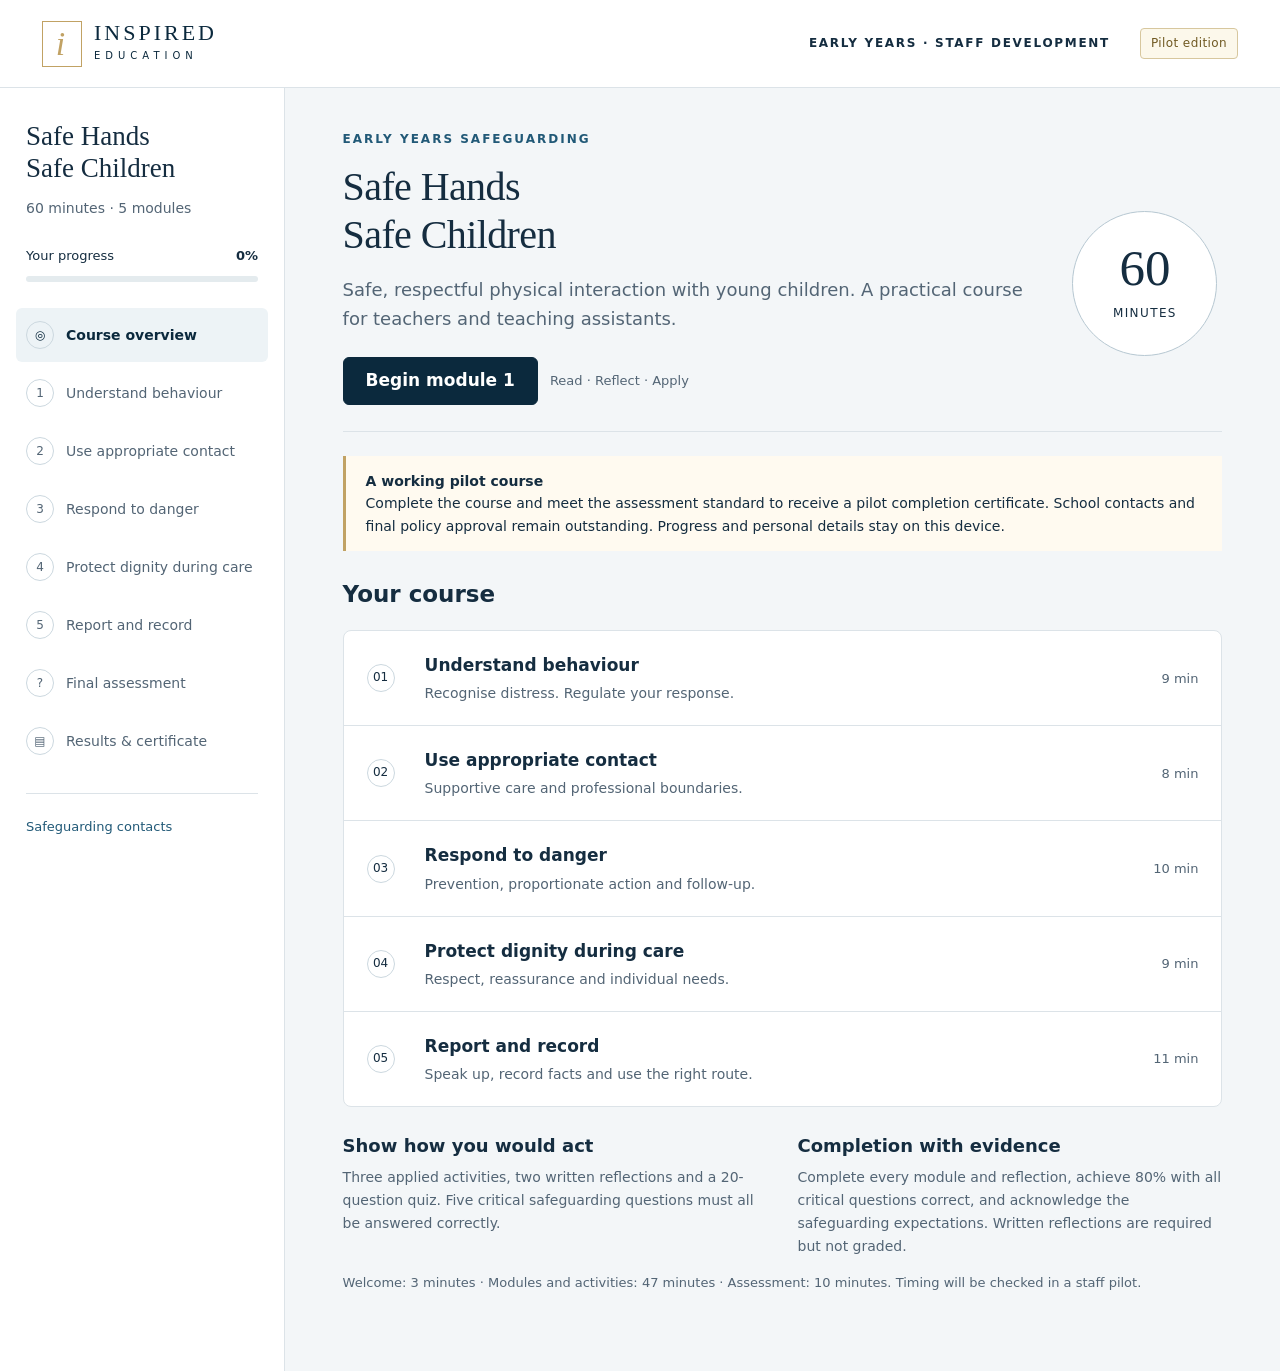
==== index.html @ 6345c777 "Publish Safe Hands safeguarding pilot with automatic certificates and results downloads" ====
<!doctype html><html lang="en"><head><meta charset="UTF-8"><meta name="robots" content="noindex, nofollow"><meta name="viewport" content="width=device-width, initial-scale=1"><title>Safe Hands Safe Children | Inspired</title><meta name="description" content="A one-hour Early Years course on respectful physical interaction, safeguarding and speaking up. Pilot course with automatic completion certificates."><link rel="icon" type="image/svg+xml" href="data:image/svg+xml,%3Csvg xmlns='http://www.w3.org/2000/svg' viewBox='0 0 32 32'%3E%3Crect width='32' height='32' rx='7' fill='%230b293d'/%3E%3Ctext x='16' y='23' text-anchor='middle' font-family='Georgia' font-size='23' fill='%23d6b775'%3Ei%3C/text%3E%3C/svg%3E"><link rel="stylesheet" href="style.css"><script src="course-data.js" defer></script><script src="vendor/pdf-lib.min.js" defer></script><script src="certificate.js" defer></script><script src="app.js" defer></script></head><body><a class="skip" href="#main">Skip to course</a><header><a class="brand" href="#home"><span class="brandmark">i</span><span>INSPIRED<small>EDUCATION</small></span></a><div class="header-title">EARLY YEARS · STAFF DEVELOPMENT</div><span class="badge">Pilot edition</span></header><div class="layout"><aside><div class="course-name">Safe Hands<br>Safe Children</div><div class="side-meta">60 minutes · 5 modules</div><div class="progress-label"><span>Your progress</span><strong id="percent">0%</strong></div><progress id="progress" max="5" value="0"></progress><nav id="nav" aria-label="Course navigation"></nav><div class="side-bottom"><a href="#contacts">Safeguarding contacts</a></div></aside><main id="main" tabindex="-1"></main></div><div id="toast" role="status" aria-live="polite"></div></body></html>
---- style.css ----
:root{--navy:#0b293d;--ink:#152d40;--muted:#536575;--blue:#215977;--gold:#c1a264;--line:#dce3e8;--paper:#fff;--bg:#f3f6f8;--teal:#17645d;--soft:#e8f3f0}*{box-sizing:border-box}body{margin:0;color:var(--ink);font:17px/1.65 system-ui,-apple-system,BlinkMacSystemFont,"Segoe UI",sans-serif;background:var(--bg)}button,input,textarea,select{font:inherit}button,a,input,textarea{touch-action:manipulation}a{color:var(--blue)}button{background:var(--navy);color:#fff;border:1px solid var(--navy);border-radius:6px;padding:11px 22px;font-weight:650;cursor:pointer;line-height:1.4}button:hover{background:#20495f}button:disabled{opacity:.5;cursor:not-allowed}button.secondary{color:var(--navy);background:white;border-color:#bdcbd4}button.text-button{background:transparent;color:var(--blue);border:0;padding:5px 0;font-size:14px;text-align:left}button:focus-visible,a:focus-visible,input:focus-visible,textarea:focus-visible,summary:focus-visible{outline:3px solid #ce9f41;outline-offset:3px}header{height:88px;background:#fff;border-bottom:1px solid var(--line);display:flex;align-items:center;gap:30px;padding:0 42px;position:relative;z-index:2}.brand{display:flex;align-items:center;gap:12px;text-decoration:none;color:var(--navy);font:22px/1.1 Georgia,serif;letter-spacing:3px}.brand small{font:10px/2 system-ui;display:block;letter-spacing:5px}.brandmark{display:grid;place-items:center;border:1px solid var(--gold);font:italic 34px Georgia;width:40px;height:46px;color:var(--gold)}.header-title{margin-left:auto;font-size:12px;letter-spacing:1.7px;font-weight:700}.badge{border:1px solid #d7c79e;background:#fcf8eb;color:#705922;font-size:12px;letter-spacing:.4px;border-radius:4px;padding:5px 10px;white-space:nowrap}.layout{display:grid;grid-template-columns:285px minmax(0,1fr);max-width:1600px;margin:auto}aside{padding:32px 26px;min-height:calc(100vh - 88px);border-right:1px solid var(--line);background:white}.course-name{font:27px/1.2 Georgia,serif}.side-meta{font-size:14px;color:var(--muted);margin:12px 0 25px}.progress-label{display:flex;justify-content:space-between;font-size:13px}progress{width:100%;height:6px;accent-color:var(--teal);display:block;margin:10px 0 26px;border:none}progress::-webkit-progress-bar{background:#e4ebee;border-radius:5px}progress::-webkit-progress-value{background:var(--teal);border-radius:5px}nav a{display:flex;align-items:center;gap:12px;padding:13px 10px;margin:4px -10px;border-radius:6px;text-decoration:none;color:var(--muted);font-size:14px;line-height:1.4}nav a.active{background:#edf3f6;color:var(--navy);font-weight:700}nav a:hover{background:#f4f7f9}.number{flex-shrink:0;width:28px;height:28px;border-radius:50%;display:grid;place-items:center;border:1px solid #ccd8df;font-size:12px}.done .number{color:white;background:var(--teal);border-color:var(--teal)}.side-bottom{border-top:1px solid var(--line);margin-top:25px;padding-top:22px;font-size:13px}.side-bottom a{display:block;margin-bottom:12px;text-decoration:none}.side-bottom p{line-height:1.6;color:var(--muted);font-size:12px}main{padding:42px clamp(25px,4.5vw,76px) 64px;max-width:1170px;min-width:0}h1,h2,h3,p{margin-top:0}h1{font:40px/1.2 Georgia,serif;letter-spacing:-.6px;margin-bottom:16px;max-width:750px}h2{font-size:23px;line-height:1.35;margin:28px 0 13px}h3{font-size:18px;line-height:1.4}.eyebrow{font-size:12px;font-weight:750;letter-spacing:2px;color:var(--blue);text-transform:uppercase;margin-bottom:13px}.lead{font-size:18px;max-width:740px;color:var(--muted);line-height:1.65}.hero{display:grid;grid-template-columns:1fr 150px;gap:24px;align-items:center;border-bottom:1px solid var(--line);padding-bottom:26px}.time-seal{height:145px;width:145px;border-radius:50%;border:1px solid #b7c8d2;display:flex;align-items:center;justify-content:center;flex-direction:column;background:white}.time-seal strong{font:51px/1 Georgia,serif}.time-seal span{font-size:12px;letter-spacing:1.4px;margin-top:10px}.actions{display:flex;align-items:center;gap:12px;flex-wrap:wrap;margin-top:23px}.micro{font-size:13px;color:var(--muted)}.notice{border-left:3px solid var(--gold);background:#fffaf0;padding:14px 20px;font-size:14px;line-height:1.6;margin:24px 0}.notice strong{display:block}.outline{display:grid;gap:0;margin-top:20px;border:1px solid var(--line);background:#fff;border-radius:8px;overflow:hidden}.module-row{display:grid;grid-template-columns:40px 1fr auto;gap:18px;align-items:center;padding:20px 23px;text-decoration:none;border-bottom:1px solid var(--line);color:var(--ink)}.module-row:last-child{border:0}.module-row:hover{background:#f8fafb}.module-row strong{display:block;font-size:17px}.module-row p{font-size:14px;color:var(--muted);margin:3px 0 0}.module-row .time{font-size:13px;color:var(--muted)}.overview-bottom{display:grid;grid-template-columns:1fr 1fr;gap:30px;margin-top:26px}.overview-bottom h3{margin:0 0 8px}.overview-bottom p{font-size:14px;color:var(--muted)}.paper{background:white;border:1px solid var(--line);border-radius:8px;padding:30px 36px;margin:24px 0}.paper p,.paper li{max-width:760px}.paper li{margin:8px 0}.paper ul{padding-left:25px}.policy{font-size:13px;color:var(--muted);border-top:1px solid var(--line);padding-top:15px;margin-top:24px}.section-label{font-size:12px;font-weight:750;text-transform:uppercase;letter-spacing:1.6px;color:var(--blue)}.activity{background:#edf4f6;border:1px solid #cddfe7;border-radius:8px;padding:28px 32px;margin:25px 0}.activity h2{margin-top:5px}textarea{width:100%;display:block;padding:14px;border:1px solid #aebfca;border-radius:5px;background:white;color:var(--ink);min-height:165px;resize:vertical;line-height:1.5;margin-top:10px}input[type=text],input[type=email]{width:100%;padding:11px;border:1px solid #aebfca;border-radius:5px;margin-top:6px}label{display:block}details{border-top:1px solid #bdd1dc;padding-top:14px;margin-top:20px}summary{cursor:pointer;font-weight:700}details>div{padding-top:18px}.feedback{background:var(--soft);padding:18px 22px;border-radius:5px;margin-top:15px;font-size:15px}.check-row{display:flex;gap:12px;align-items:flex-start;margin:15px 0}.check-row input{margin-top:7px;width:19px;height:19px;flex-shrink:0;accent-color:var(--teal)}.step-footer{display:flex;gap:16px;justify-content:space-between;align-items:center;border-top:1px solid var(--line);padding-top:20px;margin-top:28px}.tabs{display:flex;gap:8px;margin:25px 0}.tabs button{font-size:14px;padding:10px 16px}.tabs button[aria-pressed=false]{background:white;color:var(--muted);border-color:var(--line)}.quiz-item{border:1px solid var(--line);border-radius:7px;background:white;padding:25px 28px;margin:17px 0;min-width:0}.quiz-item legend{float:left;width:100%;font-weight:700;margin-bottom:16px;line-height:1.5}.quiz-item::after{content:"";display:block;clear:both}.option{display:flex;gap:12px;align-items:flex-start;background:#f6f8fa;border:1px solid transparent;padding:11px 13px;border-radius:4px;margin:8px 0;font-size:15px;clear:both;cursor:pointer}.option:has(input:checked){border-color:var(--blue);background:#edf4f7}.option input{margin-top:5px;accent-color:var(--blue)}.score{font:54px/1 Georgia,serif;margin:15px 0}.result-grid{display:grid;grid-template-columns:1fr 1fr;gap:20px}.status-row{display:flex;justify-content:space-between;gap:20px;padding:14px 0;border-bottom:1px solid var(--line);font-size:15px}.status-row span:last-child{text-align:right;font-weight:650}.tag{font-size:12px;border-radius:4px;background:#eaf3f0;color:#16554d;padding:4px 9px}.pending{color:#805b16}.contact-grid{display:grid;grid-template-columns:1fr 1fr;gap:18px}.contact-card{background:#fff;border:1px solid var(--line);padding:24px;border-radius:6px}.contact-card p{font-size:14px;color:var(--muted)}#toast{position:fixed;bottom:25px;left:50%;transform:translateX(-50%);border-radius:5px;background:var(--navy);color:white;max-width:90vw;padding:12px 22px;font-size:14px;z-index:10;display:none}dialog{border:1px solid var(--line);border-radius:9px;padding:32px;max-width:500px;width:90%}dialog::backdrop{background:#0b293d88}.skip{position:absolute;top:-100px;left:10px;z-index:9;background:white;padding:12px}.skip:focus{top:10px}.lock{background:white;padding:32px;border:1px solid var(--line);border-radius:8px}.error{color:#a02c2c;font-size:14px}.hidden{display:none!important}@media(max-width:1000px){.header-title{display:none}.badge{margin-left:auto}.layout{grid-template-columns:240px 1fr}aside{padding:25px 20px}main{padding:30px 24px}h1{font-size:34px}.hero{grid-template-columns:1fr}.time-seal{display:none}.paper{padding:24px}.activity{padding:24px}}@media(max-width:700px){header{padding:0 20px;height:75px}.layout{display:block}aside{min-height:auto;padding:20px;border-right:0;border-bottom:1px solid var(--line)}.course-name,.side-meta{display:none}.side-bottom{display:flex;flex-wrap:wrap;gap:8px 20px;margin-top:15px;padding-top:12px}.side-bottom a{margin:0}.side-bottom p{width:100%;margin:0}.side-bottom .text-button{padding:0}nav{display:flex;overflow-x:auto;gap:8px;padding:0 3px}nav a{flex-shrink:0;max-width:160px;margin:0;font-size:12px;padding:7px}.progress-label{font-size:12px}progress{margin:6px 0 16px}main{padding:28px 20px}h1{font-size:32px}.overview-bottom,.result-grid,.contact-grid{grid-template-columns:1fr}.module-row{padding:18px 15px;gap:12px;grid-template-columns:28px 1fr auto}.module-row strong{font-size:15px}.module-row p{font-size:13px}.paper,.activity{padding:23px 20px}.step-footer{align-items:stretch;flex-direction:column}.quiz-item{padding:20px 18px}.status-row{font-size:14px}.tabs{flex-wrap:wrap}}@media print{header,aside,.actions,.tabs,.step-footer,.notice,#toast{display:none!important}.layout{display:block}main{padding:0;max-width:none}.paper{border:0;padding:10px 0}body{background:#fff;font-size:12px}.status-row{font-size:12px}}
.form-grid{display:grid;grid-template-columns:1fr 1fr;gap:22px;margin-bottom:22px}.form-grid label{font-size:15px;font-weight:650}.certificate-preview{background:white;border:2px solid var(--gold);text-align:center;padding:35px 24px;margin:25px 0;border-radius:3px}.certificate-preview h2{font:34px Georgia,serif;margin:15px 0}.certificate-name{font:32px Georgia,serif;color:var(--navy);margin:25px 0 12px;overflow-wrap:anywhere}@media(max-width:700px){.form-grid{grid-template-columns:1fr}}

/* Keep long participant details and email addresses inside narrow cards. */
main p,.status-row span,.form-grid label{overflow-wrap:anywhere}
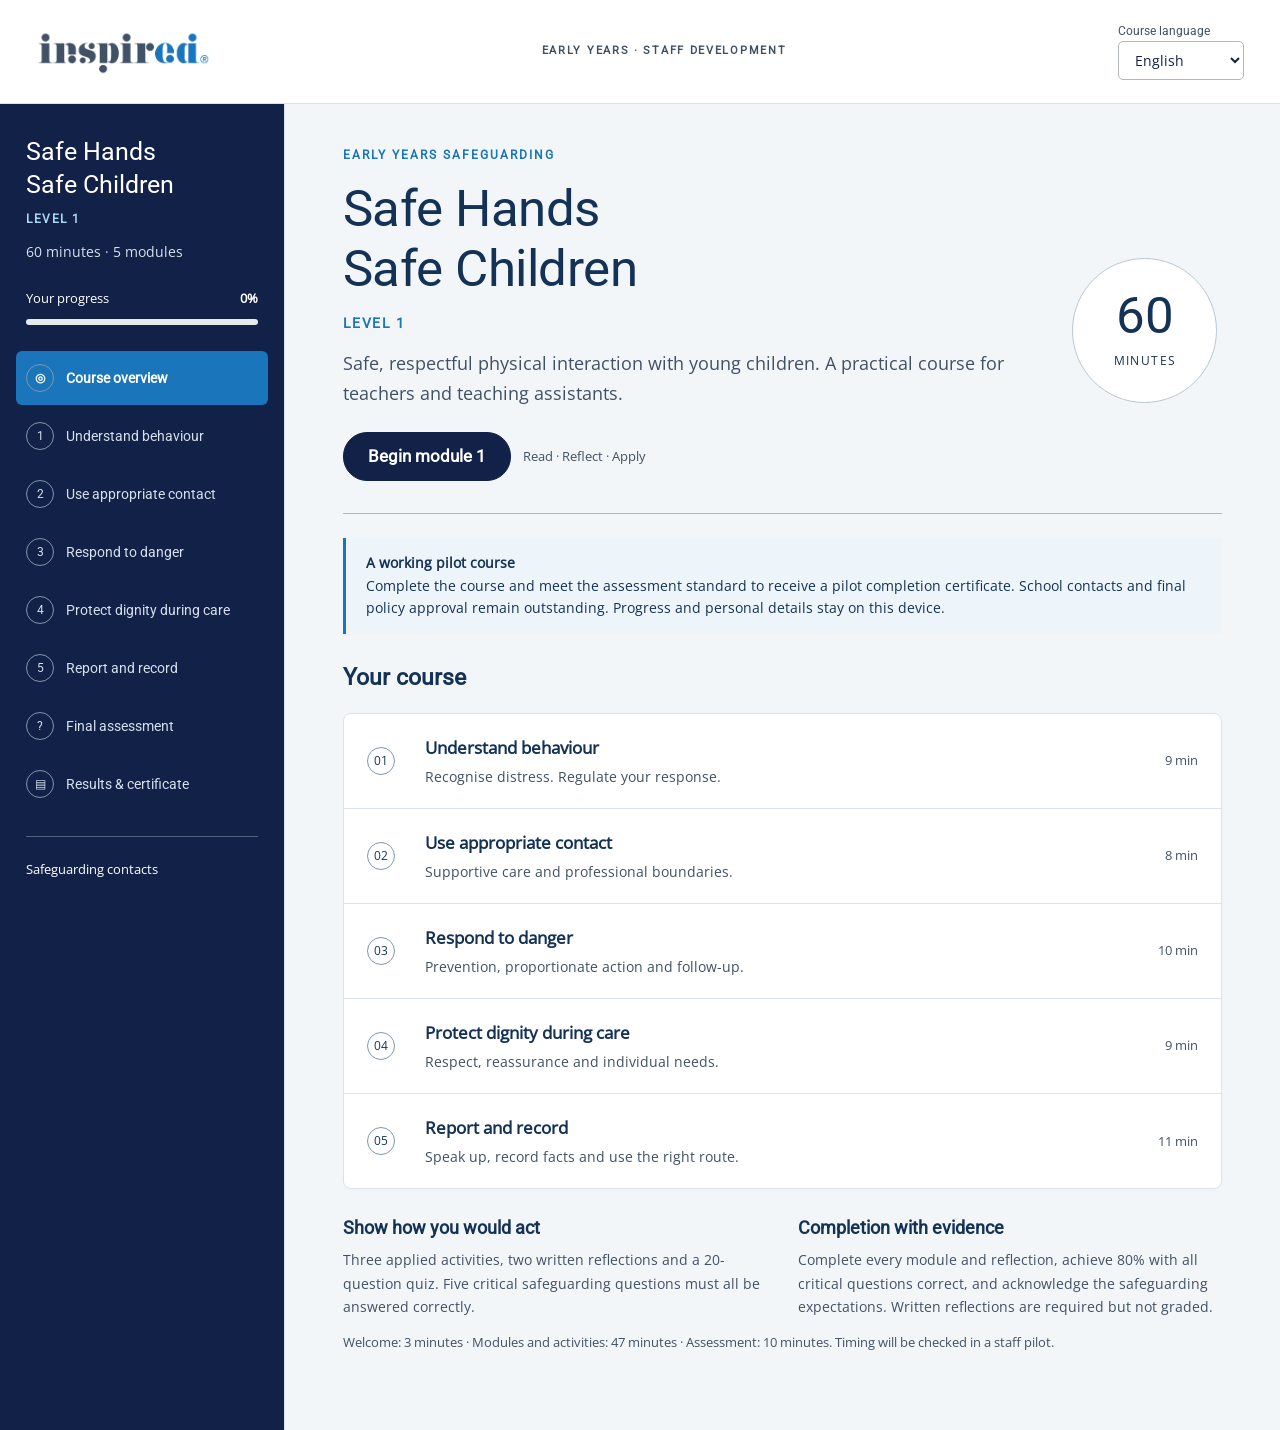
==== commit 47092a66: "Add French language selection, Inspired branding and Level 1 course update" ====
--- a/index.html
+++ b/index.html
@@ -1 +1,38 @@
-<!doctype html><html lang="en"><head><meta charset="UTF-8"><meta name="robots" content="noindex, nofollow"><meta name="viewport" content="width=device-width, initial-scale=1"><title>Safe Hands Safe Children | Inspired</title><meta name="description" content="A one-hour Early Years course on respectful physical interaction, safeguarding and speaking up. Pilot course with automatic completion certificates."><link rel="icon" type="image/svg+xml" href="data:image/svg+xml,%3Csvg xmlns='http://www.w3.org/2000/svg' viewBox='0 0 32 32'%3E%3Crect width='32' height='32' rx='7' fill='%230b293d'/%3E%3Ctext x='16' y='23' text-anchor='middle' font-family='Georgia' font-size='23' fill='%23d6b775'%3Ei%3C/text%3E%3C/svg%3E"><link rel="stylesheet" href="style.css"><script src="course-data.js" defer></script><script src="vendor/pdf-lib.min.js" defer></script><script src="certificate.js" defer></script><script src="app.js" defer></script></head><body><a class="skip" href="#main">Skip to course</a><header><a class="brand" href="#home"><span class="brandmark">i</span><span>INSPIRED<small>EDUCATION</small></span></a><div class="header-title">EARLY YEARS · STAFF DEVELOPMENT</div><span class="badge">Pilot edition</span></header><div class="layout"><aside><div class="course-name">Safe Hands<br>Safe Children</div><div class="side-meta">60 minutes · 5 modules</div><div class="progress-label"><span>Your progress</span><strong id="percent">0%</strong></div><progress id="progress" max="5" value="0"></progress><nav id="nav" aria-label="Course navigation"></nav><div class="side-bottom"><a href="#contacts">Safeguarding contacts</a></div></aside><main id="main" tabindex="-1"></main></div><div id="toast" role="status" aria-live="polite"></div></body></html>
+<!doctype html>
+<html lang="en">
+<head>
+<meta charset="UTF-8">
+<meta name="robots" content="noindex, nofollow">
+<meta name="viewport" content="width=device-width, initial-scale=1">
+<title>Safe Hands Safe Children – Level 1 · Inspired</title>
+<meta name="description" content="Level 1: a one-hour Early Years course on respectful physical interaction, safeguarding and speaking up. Pilot course with automatic completion certificates.">
+<link rel="icon" type="image/png" href="assets/brand/inspired-logo-colour.png">
+<link rel="stylesheet" href="style.css">
+<script src="course-data.js" defer></script>
+<script src="course-data-fr.js" defer></script>
+<script src="i18n.js" defer></script>
+<script src="vendor/pdf-lib.min.js" defer></script>
+<script src="certificate.js" defer></script>
+<script src="app.js" defer></script>
+</head>
+<body>
+<a class="skip" href="#main" data-i18n="skip">Skip to course</a>
+<header>
+<a class="brand" href="#home" aria-label="Inspired Education"><img src="assets/brand/inspired-logo-colour.png" alt="Inspired Education" width="193" height="71"></a>
+<div class="header-title" data-i18n="headerTitle">EARLY YEARS · STAFF DEVELOPMENT</div>
+<div class="language-control"><label for="language" data-i18n="language">Course language</label><select id="language"><option value="en" lang="en">English</option><option value="fr" lang="fr">Français</option></select></div>
+</header>
+<div class="layout">
+<aside>
+<div class="course-name"><span data-i18n="courseLine1">Safe Hands</span><br><span data-i18n="courseLine2">Safe Children</span><span class="course-level" data-i18n="courseLevel">Level 1</span></div>
+<div class="side-meta" data-i18n="sideMeta">60 minutes · 5 modules</div>
+<div class="progress-label"><span data-i18n="progress">Your progress</span><strong id="percent">0%</strong></div>
+<progress id="progress" max="5" value="0"></progress>
+<nav id="nav" aria-label="Course navigation"></nav>
+<div class="side-bottom"><a href="#contacts" data-i18n="contactsNav">Safeguarding contacts</a></div>
+</aside>
+<main id="main" tabindex="-1"></main>
+</div>
+<div id="toast" role="status" aria-live="polite"></div>
+</body>
+</html>
--- a/style.css
+++ b/style.css
@@ -1,5 +1,42 @@
-:root{--navy:#0b293d;--ink:#152d40;--muted:#536575;--blue:#215977;--gold:#c1a264;--line:#dce3e8;--paper:#fff;--bg:#f3f6f8;--teal:#17645d;--soft:#e8f3f0}*{box-sizing:border-box}body{margin:0;color:var(--ink);font:17px/1.65 system-ui,-apple-system,BlinkMacSystemFont,"Segoe UI",sans-serif;background:var(--bg)}button,input,textarea,select{font:inherit}button,a,input,textarea{touch-action:manipulation}a{color:var(--blue)}button{background:var(--navy);color:#fff;border:1px solid var(--navy);border-radius:6px;padding:11px 22px;font-weight:650;cursor:pointer;line-height:1.4}button:hover{background:#20495f}button:disabled{opacity:.5;cursor:not-allowed}button.secondary{color:var(--navy);background:white;border-color:#bdcbd4}button.text-button{background:transparent;color:var(--blue);border:0;padding:5px 0;font-size:14px;text-align:left}button:focus-visible,a:focus-visible,input:focus-visible,textarea:focus-visible,summary:focus-visible{outline:3px solid #ce9f41;outline-offset:3px}header{height:88px;background:#fff;border-bottom:1px solid var(--line);display:flex;align-items:center;gap:30px;padding:0 42px;position:relative;z-index:2}.brand{display:flex;align-items:center;gap:12px;text-decoration:none;color:var(--navy);font:22px/1.1 Georgia,serif;letter-spacing:3px}.brand small{font:10px/2 system-ui;display:block;letter-spacing:5px}.brandmark{display:grid;place-items:center;border:1px solid var(--gold);font:italic 34px Georgia;width:40px;height:46px;color:var(--gold)}.header-title{margin-left:auto;font-size:12px;letter-spacing:1.7px;font-weight:700}.badge{border:1px solid #d7c79e;background:#fcf8eb;color:#705922;font-size:12px;letter-spacing:.4px;border-radius:4px;padding:5px 10px;white-space:nowrap}.layout{display:grid;grid-template-columns:285px minmax(0,1fr);max-width:1600px;margin:auto}aside{padding:32px 26px;min-height:calc(100vh - 88px);border-right:1px solid var(--line);background:white}.course-name{font:27px/1.2 Georgia,serif}.side-meta{font-size:14px;color:var(--muted);margin:12px 0 25px}.progress-label{display:flex;justify-content:space-between;font-size:13px}progress{width:100%;height:6px;accent-color:var(--teal);display:block;margin:10px 0 26px;border:none}progress::-webkit-progress-bar{background:#e4ebee;border-radius:5px}progress::-webkit-progress-value{background:var(--teal);border-radius:5px}nav a{display:flex;align-items:center;gap:12px;padding:13px 10px;margin:4px -10px;border-radius:6px;text-decoration:none;color:var(--muted);font-size:14px;line-height:1.4}nav a.active{background:#edf3f6;color:var(--navy);font-weight:700}nav a:hover{background:#f4f7f9}.number{flex-shrink:0;width:28px;height:28px;border-radius:50%;display:grid;place-items:center;border:1px solid #ccd8df;font-size:12px}.done .number{color:white;background:var(--teal);border-color:var(--teal)}.side-bottom{border-top:1px solid var(--line);margin-top:25px;padding-top:22px;font-size:13px}.side-bottom a{display:block;margin-bottom:12px;text-decoration:none}.side-bottom p{line-height:1.6;color:var(--muted);font-size:12px}main{padding:42px clamp(25px,4.5vw,76px) 64px;max-width:1170px;min-width:0}h1,h2,h3,p{margin-top:0}h1{font:40px/1.2 Georgia,serif;letter-spacing:-.6px;margin-bottom:16px;max-width:750px}h2{font-size:23px;line-height:1.35;margin:28px 0 13px}h3{font-size:18px;line-height:1.4}.eyebrow{font-size:12px;font-weight:750;letter-spacing:2px;color:var(--blue);text-transform:uppercase;margin-bottom:13px}.lead{font-size:18px;max-width:740px;color:var(--muted);line-height:1.65}.hero{display:grid;grid-template-columns:1fr 150px;gap:24px;align-items:center;border-bottom:1px solid var(--line);padding-bottom:26px}.time-seal{height:145px;width:145px;border-radius:50%;border:1px solid #b7c8d2;display:flex;align-items:center;justify-content:center;flex-direction:column;background:white}.time-seal strong{font:51px/1 Georgia,serif}.time-seal span{font-size:12px;letter-spacing:1.4px;margin-top:10px}.actions{display:flex;align-items:center;gap:12px;flex-wrap:wrap;margin-top:23px}.micro{font-size:13px;color:var(--muted)}.notice{border-left:3px solid var(--gold);background:#fffaf0;padding:14px 20px;font-size:14px;line-height:1.6;margin:24px 0}.notice strong{display:block}.outline{display:grid;gap:0;margin-top:20px;border:1px solid var(--line);background:#fff;border-radius:8px;overflow:hidden}.module-row{display:grid;grid-template-columns:40px 1fr auto;gap:18px;align-items:center;padding:20px 23px;text-decoration:none;border-bottom:1px solid var(--line);color:var(--ink)}.module-row:last-child{border:0}.module-row:hover{background:#f8fafb}.module-row strong{display:block;font-size:17px}.module-row p{font-size:14px;color:var(--muted);margin:3px 0 0}.module-row .time{font-size:13px;color:var(--muted)}.overview-bottom{display:grid;grid-template-columns:1fr 1fr;gap:30px;margin-top:26px}.overview-bottom h3{margin:0 0 8px}.overview-bottom p{font-size:14px;color:var(--muted)}.paper{background:white;border:1px solid var(--line);border-radius:8px;padding:30px 36px;margin:24px 0}.paper p,.paper li{max-width:760px}.paper li{margin:8px 0}.paper ul{padding-left:25px}.policy{font-size:13px;color:var(--muted);border-top:1px solid var(--line);padding-top:15px;margin-top:24px}.section-label{font-size:12px;font-weight:750;text-transform:uppercase;letter-spacing:1.6px;color:var(--blue)}.activity{background:#edf4f6;border:1px solid #cddfe7;border-radius:8px;padding:28px 32px;margin:25px 0}.activity h2{margin-top:5px}textarea{width:100%;display:block;padding:14px;border:1px solid #aebfca;border-radius:5px;background:white;color:var(--ink);min-height:165px;resize:vertical;line-height:1.5;margin-top:10px}input[type=text],input[type=email]{width:100%;padding:11px;border:1px solid #aebfca;border-radius:5px;margin-top:6px}label{display:block}details{border-top:1px solid #bdd1dc;padding-top:14px;margin-top:20px}summary{cursor:pointer;font-weight:700}details>div{padding-top:18px}.feedback{background:var(--soft);padding:18px 22px;border-radius:5px;margin-top:15px;font-size:15px}.check-row{display:flex;gap:12px;align-items:flex-start;margin:15px 0}.check-row input{margin-top:7px;width:19px;height:19px;flex-shrink:0;accent-color:var(--teal)}.step-footer{display:flex;gap:16px;justify-content:space-between;align-items:center;border-top:1px solid var(--line);padding-top:20px;margin-top:28px}.tabs{display:flex;gap:8px;margin:25px 0}.tabs button{font-size:14px;padding:10px 16px}.tabs button[aria-pressed=false]{background:white;color:var(--muted);border-color:var(--line)}.quiz-item{border:1px solid var(--line);border-radius:7px;background:white;padding:25px 28px;margin:17px 0;min-width:0}.quiz-item legend{float:left;width:100%;font-weight:700;margin-bottom:16px;line-height:1.5}.quiz-item::after{content:"";display:block;clear:both}.option{display:flex;gap:12px;align-items:flex-start;background:#f6f8fa;border:1px solid transparent;padding:11px 13px;border-radius:4px;margin:8px 0;font-size:15px;clear:both;cursor:pointer}.option:has(input:checked){border-color:var(--blue);background:#edf4f7}.option input{margin-top:5px;accent-color:var(--blue)}.score{font:54px/1 Georgia,serif;margin:15px 0}.result-grid{display:grid;grid-template-columns:1fr 1fr;gap:20px}.status-row{display:flex;justify-content:space-between;gap:20px;padding:14px 0;border-bottom:1px solid var(--line);font-size:15px}.status-row span:last-child{text-align:right;font-weight:650}.tag{font-size:12px;border-radius:4px;background:#eaf3f0;color:#16554d;padding:4px 9px}.pending{color:#805b16}.contact-grid{display:grid;grid-template-columns:1fr 1fr;gap:18px}.contact-card{background:#fff;border:1px solid var(--line);padding:24px;border-radius:6px}.contact-card p{font-size:14px;color:var(--muted)}#toast{position:fixed;bottom:25px;left:50%;transform:translateX(-50%);border-radius:5px;background:var(--navy);color:white;max-width:90vw;padding:12px 22px;font-size:14px;z-index:10;display:none}dialog{border:1px solid var(--line);border-radius:9px;padding:32px;max-width:500px;width:90%}dialog::backdrop{background:#0b293d88}.skip{position:absolute;top:-100px;left:10px;z-index:9;background:white;padding:12px}.skip:focus{top:10px}.lock{background:white;padding:32px;border:1px solid var(--line);border-radius:8px}.error{color:#a02c2c;font-size:14px}.hidden{display:none!important}@media(max-width:1000px){.header-title{display:none}.badge{margin-left:auto}.layout{grid-template-columns:240px 1fr}aside{padding:25px 20px}main{padding:30px 24px}h1{font-size:34px}.hero{grid-template-columns:1fr}.time-seal{display:none}.paper{padding:24px}.activity{padding:24px}}@media(max-width:700px){header{padding:0 20px;height:75px}.layout{display:block}aside{min-height:auto;padding:20px;border-right:0;border-bottom:1px solid var(--line)}.course-name,.side-meta{display:none}.side-bottom{display:flex;flex-wrap:wrap;gap:8px 20px;margin-top:15px;padding-top:12px}.side-bottom a{margin:0}.side-bottom p{width:100%;margin:0}.side-bottom .text-button{padding:0}nav{display:flex;overflow-x:auto;gap:8px;padding:0 3px}nav a{flex-shrink:0;max-width:160px;margin:0;font-size:12px;padding:7px}.progress-label{font-size:12px}progress{margin:6px 0 16px}main{padding:28px 20px}h1{font-size:32px}.overview-bottom,.result-grid,.contact-grid{grid-template-columns:1fr}.module-row{padding:18px 15px;gap:12px;grid-template-columns:28px 1fr auto}.module-row strong{font-size:15px}.module-row p{font-size:13px}.paper,.activity{padding:23px 20px}.step-footer{align-items:stretch;flex-direction:column}.quiz-item{padding:20px 18px}.status-row{font-size:14px}.tabs{flex-wrap:wrap}}@media print{header,aside,.actions,.tabs,.step-footer,.notice,#toast{display:none!important}.layout{display:block}main{padding:0;max-width:none}.paper{border:0;padding:10px 0}body{background:#fff;font-size:12px}.status-row{font-size:12px}}
-.form-grid{display:grid;grid-template-columns:1fr 1fr;gap:22px;margin-bottom:22px}.form-grid label{font-size:15px;font-weight:650}.certificate-preview{background:white;border:2px solid var(--gold);text-align:center;padding:35px 24px;margin:25px 0;border-radius:3px}.certificate-preview h2{font:34px Georgia,serif;margin:15px 0}.certificate-name{font:32px Georgia,serif;color:var(--navy);margin:25px 0 12px;overflow-wrap:anywhere}@media(max-width:700px){.form-grid{grid-template-columns:1fr}}
+@font-face{font-family:Roboto;src:url("assets/brand/roboto-regular-latin.woff2") format("woff2");font-weight:400;font-style:normal;font-display:swap}
+@font-face{font-family:"Open Sans";src:url("assets/brand/open-sans-regular-latin.woff2") format("woff2");font-weight:400;font-style:normal;font-display:swap}
+:root{--navy:#122147;--ink:#143256;--muted:#415165;--blue:#1b75bb;--gold:#1b75bb;--line:#dce3e8;--paper:#fff;--bg:#f3f6f8;--teal:#17645d;--soft:#e8f3f0}*{box-sizing:border-box}body{margin:0;color:var(--ink);font:17px/1.65 "Open Sans",system-ui,-apple-system,BlinkMacSystemFont,"Segoe UI",sans-serif;background:var(--bg)}button,input,textarea,select{font:inherit}button,a,input,textarea{touch-action:manipulation}a{color:var(--blue)}button{background:var(--navy);color:#fff;border:1px solid var(--navy);border-radius:6px;padding:11px 22px;font-weight:650;cursor:pointer;line-height:1.4}button:hover{background:#20495f}button:disabled{opacity:.5;cursor:not-allowed}button.secondary{color:var(--navy);background:white;border-color:#bdcbd4}button.text-button{background:transparent;color:var(--blue);border:0;padding:5px 0;font-size:14px;text-align:left}button:focus-visible,a:focus-visible,input:focus-visible,textarea:focus-visible,summary:focus-visible{outline:3px solid #ce9f41;outline-offset:3px}header{height:88px;background:#fff;border-bottom:1px solid var(--line);display:flex;align-items:center;gap:30px;padding:0 42px;position:relative;z-index:2}.brand{display:flex;align-items:center;gap:12px;text-decoration:none;color:var(--navy);font:22px/1.1 Roboto,sans-serif;letter-spacing:3px}.brand small{font:10px/2 system-ui;display:block;letter-spacing:5px}.brandmark{display:grid;place-items:center;border:1px solid var(--gold);font:italic 34px Roboto;width:40px;height:46px;color:var(--gold)}.header-title{margin-left:auto;font-size:12px;letter-spacing:1.7px;font-weight:700}.badge{border:1px solid #d7c79e;background:#fcf8eb;color:#705922;font-size:12px;letter-spacing:.4px;border-radius:4px;padding:5px 10px;white-space:nowrap}.layout{display:grid;grid-template-columns:285px minmax(0,1fr);max-width:1600px;margin:auto}aside{padding:32px 26px;min-height:calc(100vh - 88px);border-right:1px solid var(--line);background:white}.course-name{font:27px/1.2 Roboto,sans-serif}.side-meta{font-size:14px;color:var(--muted);margin:12px 0 25px}.progress-label{display:flex;justify-content:space-between;font-size:13px}progress{width:100%;height:6px;accent-color:var(--teal);display:block;margin:10px 0 26px;border:none}progress::-webkit-progress-bar{background:#e4ebee;border-radius:5px}progress::-webkit-progress-value{background:var(--teal);border-radius:5px}nav a{display:flex;align-items:center;gap:12px;padding:13px 10px;margin:4px -10px;border-radius:6px;text-decoration:none;color:var(--muted);font-size:14px;line-height:1.4}nav a.active{background:#edf3f6;color:var(--navy);font-weight:700}nav a:hover{background:#f4f7f9}.number{flex-shrink:0;width:28px;height:28px;border-radius:50%;display:grid;place-items:center;border:1px solid #ccd8df;font-size:12px}.done .number{color:white;background:var(--teal);border-color:var(--teal)}.side-bottom{border-top:1px solid var(--line);margin-top:25px;padding-top:22px;font-size:13px}.side-bottom a{display:block;margin-bottom:12px;text-decoration:none}.side-bottom p{line-height:1.6;color:var(--muted);font-size:12px}main{padding:42px clamp(25px,4.5vw,76px) 64px;max-width:1170px;min-width:0}h1,h2,h3,p{margin-top:0}h1{font:40px/1.2 Roboto,sans-serif;letter-spacing:-.6px;margin-bottom:16px;max-width:750px}h2{font-size:23px;line-height:1.35;margin:28px 0 13px}h3{font-size:18px;line-height:1.4}.eyebrow{font-size:12px;font-weight:750;letter-spacing:2px;color:var(--blue);text-transform:uppercase;margin-bottom:13px}.lead{font-size:18px;max-width:740px;color:var(--muted);line-height:1.65}.hero{display:grid;grid-template-columns:1fr 150px;gap:24px;align-items:center;border-bottom:1px solid var(--line);padding-bottom:26px}.time-seal{height:145px;width:145px;border-radius:50%;border:1px solid #b7c8d2;display:flex;align-items:center;justify-content:center;flex-direction:column;background:white}.time-seal strong{font:51px/1 Roboto,sans-serif}.time-seal span{font-size:12px;letter-spacing:1.4px;margin-top:10px}.actions{display:flex;align-items:center;gap:12px;flex-wrap:wrap;margin-top:23px}.micro{font-size:13px;color:var(--muted)}.notice{border-left:3px solid var(--gold);background:#fffaf0;padding:14px 20px;font-size:14px;line-height:1.6;margin:24px 0}.notice strong{display:block}.outline{display:grid;gap:0;margin-top:20px;border:1px solid var(--line);background:#fff;border-radius:8px;overflow:hidden}.module-row{display:grid;grid-template-columns:40px 1fr auto;gap:18px;align-items:center;padding:20px 23px;text-decoration:none;border-bottom:1px solid var(--line);color:var(--ink)}.module-row:last-child{border:0}.module-row:hover{background:#f8fafb}.module-row strong{display:block;font-size:17px}.module-row p{font-size:14px;color:var(--muted);margin:3px 0 0}.module-row .time{font-size:13px;color:var(--muted)}.overview-bottom{display:grid;grid-template-columns:1fr 1fr;gap:30px;margin-top:26px}.overview-bottom h3{margin:0 0 8px}.overview-bottom p{font-size:14px;color:var(--muted)}.paper{background:white;border:1px solid var(--line);border-radius:8px;padding:30px 36px;margin:24px 0}.paper p,.paper li{max-width:760px}.paper li{margin:8px 0}.paper ul{padding-left:25px}.policy{font-size:13px;color:var(--muted);border-top:1px solid var(--line);padding-top:15px;margin-top:24px}.section-label{font-size:12px;font-weight:750;text-transform:uppercase;letter-spacing:1.6px;color:var(--blue)}.activity{background:#edf4f6;border:1px solid #cddfe7;border-radius:8px;padding:28px 32px;margin:25px 0}.activity h2{margin-top:5px}textarea{width:100%;display:block;padding:14px;border:1px solid #aebfca;border-radius:5px;background:white;color:var(--ink);min-height:165px;resize:vertical;line-height:1.5;margin-top:10px}input[type=text],input[type=email]{width:100%;padding:11px;border:1px solid #aebfca;border-radius:5px;margin-top:6px}label{display:block}details{border-top:1px solid #bdd1dc;padding-top:14px;margin-top:20px}summary{cursor:pointer;font-weight:700}details>div{padding-top:18px}.feedback{background:var(--soft);padding:18px 22px;border-radius:5px;margin-top:15px;font-size:15px}.check-row{display:flex;gap:12px;align-items:flex-start;margin:15px 0}.check-row input{margin-top:7px;width:19px;height:19px;flex-shrink:0;accent-color:var(--teal)}.step-footer{display:flex;gap:16px;justify-content:space-between;align-items:center;border-top:1px solid var(--line);padding-top:20px;margin-top:28px}.tabs{display:flex;gap:8px;margin:25px 0}.tabs button{font-size:14px;padding:10px 16px}.tabs button[aria-pressed=false]{background:white;color:var(--muted);border-color:var(--line)}.quiz-item{border:1px solid var(--line);border-radius:7px;background:white;padding:25px 28px;margin:17px 0;min-width:0}.quiz-item legend{float:left;width:100%;font-weight:700;margin-bottom:16px;line-height:1.5}.quiz-item::after{content:"";display:block;clear:both}.option{display:flex;gap:12px;align-items:flex-start;background:#f6f8fa;border:1px solid transparent;padding:11px 13px;border-radius:4px;margin:8px 0;font-size:15px;clear:both;cursor:pointer}.option:has(input:checked){border-color:var(--blue);background:#edf4f7}.option input{margin-top:5px;accent-color:var(--blue)}.score{font:54px/1 Roboto,sans-serif;margin:15px 0}.result-grid{display:grid;grid-template-columns:1fr 1fr;gap:20px}.status-row{display:flex;justify-content:space-between;gap:20px;padding:14px 0;border-bottom:1px solid var(--line);font-size:15px}.status-row span:last-child{text-align:right;font-weight:650}.tag{font-size:12px;border-radius:4px;background:#eaf3f0;color:#16554d;padding:4px 9px}.pending{color:#805b16}.contact-grid{display:grid;grid-template-columns:1fr 1fr;gap:18px}.contact-card{background:#fff;border:1px solid var(--line);padding:24px;border-radius:6px}.contact-card p{font-size:14px;color:var(--muted)}#toast{position:fixed;bottom:25px;left:50%;transform:translateX(-50%);border-radius:5px;background:var(--navy);color:white;max-width:90vw;padding:12px 22px;font-size:14px;z-index:10;display:none}dialog{border:1px solid var(--line);border-radius:9px;padding:32px;max-width:500px;width:90%}dialog::backdrop{background:#0b293d88}.skip{position:absolute;top:-100px;left:10px;z-index:9;background:white;padding:12px}.skip:focus{top:10px}.lock{background:white;padding:32px;border:1px solid var(--line);border-radius:8px}.error{color:#a02c2c;font-size:14px}.hidden{display:none!important}@media(max-width:1000px){.header-title{display:none}.badge{margin-left:auto}.layout{grid-template-columns:240px 1fr}aside{padding:25px 20px}main{padding:30px 24px}h1{font-size:34px}.hero{grid-template-columns:1fr}.time-seal{display:none}.paper{padding:24px}.activity{padding:24px}}@media(max-width:700px){header{padding:0 20px;height:75px}.layout{display:block}aside{min-height:auto;padding:20px;border-right:0;border-bottom:1px solid var(--line)}.course-name,.side-meta{display:none}.side-bottom{display:flex;flex-wrap:wrap;gap:8px 20px;margin-top:15px;padding-top:12px}.side-bottom a{margin:0}.side-bottom p{width:100%;margin:0}.side-bottom .text-button{padding:0}nav{display:flex;overflow-x:auto;gap:8px;padding:0 3px}nav a{flex-shrink:0;max-width:160px;margin:0;font-size:12px;padding:7px}.progress-label{font-size:12px}progress{margin:6px 0 16px}main{padding:28px 20px}h1{font-size:32px}.overview-bottom,.result-grid,.contact-grid{grid-template-columns:1fr}.module-row{padding:18px 15px;gap:12px;grid-template-columns:28px 1fr auto}.module-row strong{font-size:15px}.module-row p{font-size:13px}.paper,.activity{padding:23px 20px}.step-footer{align-items:stretch;flex-direction:column}.quiz-item{padding:20px 18px}.status-row{font-size:14px}.tabs{flex-wrap:wrap}}@media print{header,aside,.actions,.tabs,.step-footer,.notice,#toast{display:none!important}.layout{display:block}main{padding:0;max-width:none}.paper{border:0;padding:10px 0}body{background:#fff;font-size:12px}.status-row{font-size:12px}}
+.form-grid{display:grid;grid-template-columns:1fr 1fr;gap:22px;margin-bottom:22px}.form-grid label{font-size:15px;font-weight:650}.certificate-preview{background:white;border:2px solid var(--gold);text-align:center;padding:35px 24px;margin:25px 0;border-radius:3px}.certificate-preview h2{font:34px Roboto,sans-serif;margin:15px 0}.certificate-name{font:32px Roboto,sans-serif;color:var(--navy);margin:25px 0 12px;overflow-wrap:anywhere}@media(max-width:700px){.form-grid{grid-template-columns:1fr}}
 
 /* Keep long participant details and email addresses inside narrow cards. */
 main p,.status-row span,.form-grid label{overflow-wrap:anywhere}
+
+/* Official Inspired palette and locally bundled typefaces. */
+h1,h2,h3,button,.eyebrow,.section-label,.header-title,nav{font-family:Roboto,sans-serif}
+header{height:auto;min-height:104px;gap:24px;padding:15px 36px}
+.brand{display:block;flex-shrink:0;line-height:0;letter-spacing:normal}
+.brand img{width:174px;height:auto;display:block}
+.header-title{color:#415165;max-width:350px;font-size:11px}
+.language-control{margin-left:auto;display:flex;flex-direction:column;gap:3px;flex-shrink:0}
+.language-control label{font:12px Roboto,sans-serif;color:#415165}
+.language-control select{padding:8px 30px 8px 12px;border:1px solid #b1b6bf;border-radius:5px;color:#122147;background:white;font-size:14px;min-width:126px}
+select:focus-visible{outline:3px solid #1b75bb;outline-offset:3px}
+button{border-radius:24px;padding:12px 24px}
+button:hover{background:#143256}
+.tabs button{border-radius:5px}
+aside{background:#122147;color:white}
+.course-name{font-family:Roboto,sans-serif;font-size:25px;line-height:1.3}
+.side-meta,nav a{color:#d6e1ed}
+nav a.active{color:white;background:#1b75bb}
+nav a:hover{background:#263b61;color:white}
+.number{border-color:#8197ae}
+.side-bottom{border-color:#52617f}
+.side-bottom a{color:white}
+progress{accent-color:#71b8ea}progress::-webkit-progress-value{background:#71b8ea}
+.hero{border-color:#b1b6bf;padding-bottom:32px}
+.hero h1{font-size:clamp(34px,4vw,52px);line-height:1.18;letter-spacing:-.5px}
+h1{font-size:38px;font-weight:400}
+.notice{background:#edf5fb;border-color:#1b75bb}
+.badge{background:#edf5fb;border-color:#b9d2e9;color:#143256}
+.paper,.outline,.contact-card{box-shadow:0 2px 5px #12214704}
+.score-total{font:24px Roboto,sans-serif;color:var(--muted)}
+@media(max-width:1000px){header{padding:14px 24px}.header-title{display:none}.layout{grid-template-columns:255px minmax(0,1fr)}}
+@media(max-width:700px){header{min-height:90px;padding:12px 18px;gap:12px}.brand img{width:145px}.language-control select{min-width:112px;padding:7px 22px 7px 10px}.language-control label{font-size:11px}.layout{display:block}.hero h1{font-size:34px}aside{padding:17px 18px}.course-name,.side-meta{display:none}nav a{max-width:175px}.side-bottom{margin-top:13px}.status-row{flex-wrap:wrap;gap:4px 14px}.status-row span:last-child{margin-left:auto}h1{font-size:31px}}
+@media(max-width:360px){header{padding:12px}.brand img{width:123px}.language-control select{min-width:106px}main{padding:25px 15px}.paper,.activity{padding:20px 16px}.hero h1{font-size:30px}}
+
+.course-level{display:block;font:700 14px/1.4 Roboto,sans-serif;letter-spacing:1.5px;text-transform:uppercase;margin-top:14px;color:#1b75bb}.course-name .course-level{color:#a9d7f5;font-size:12px;margin-top:10px}
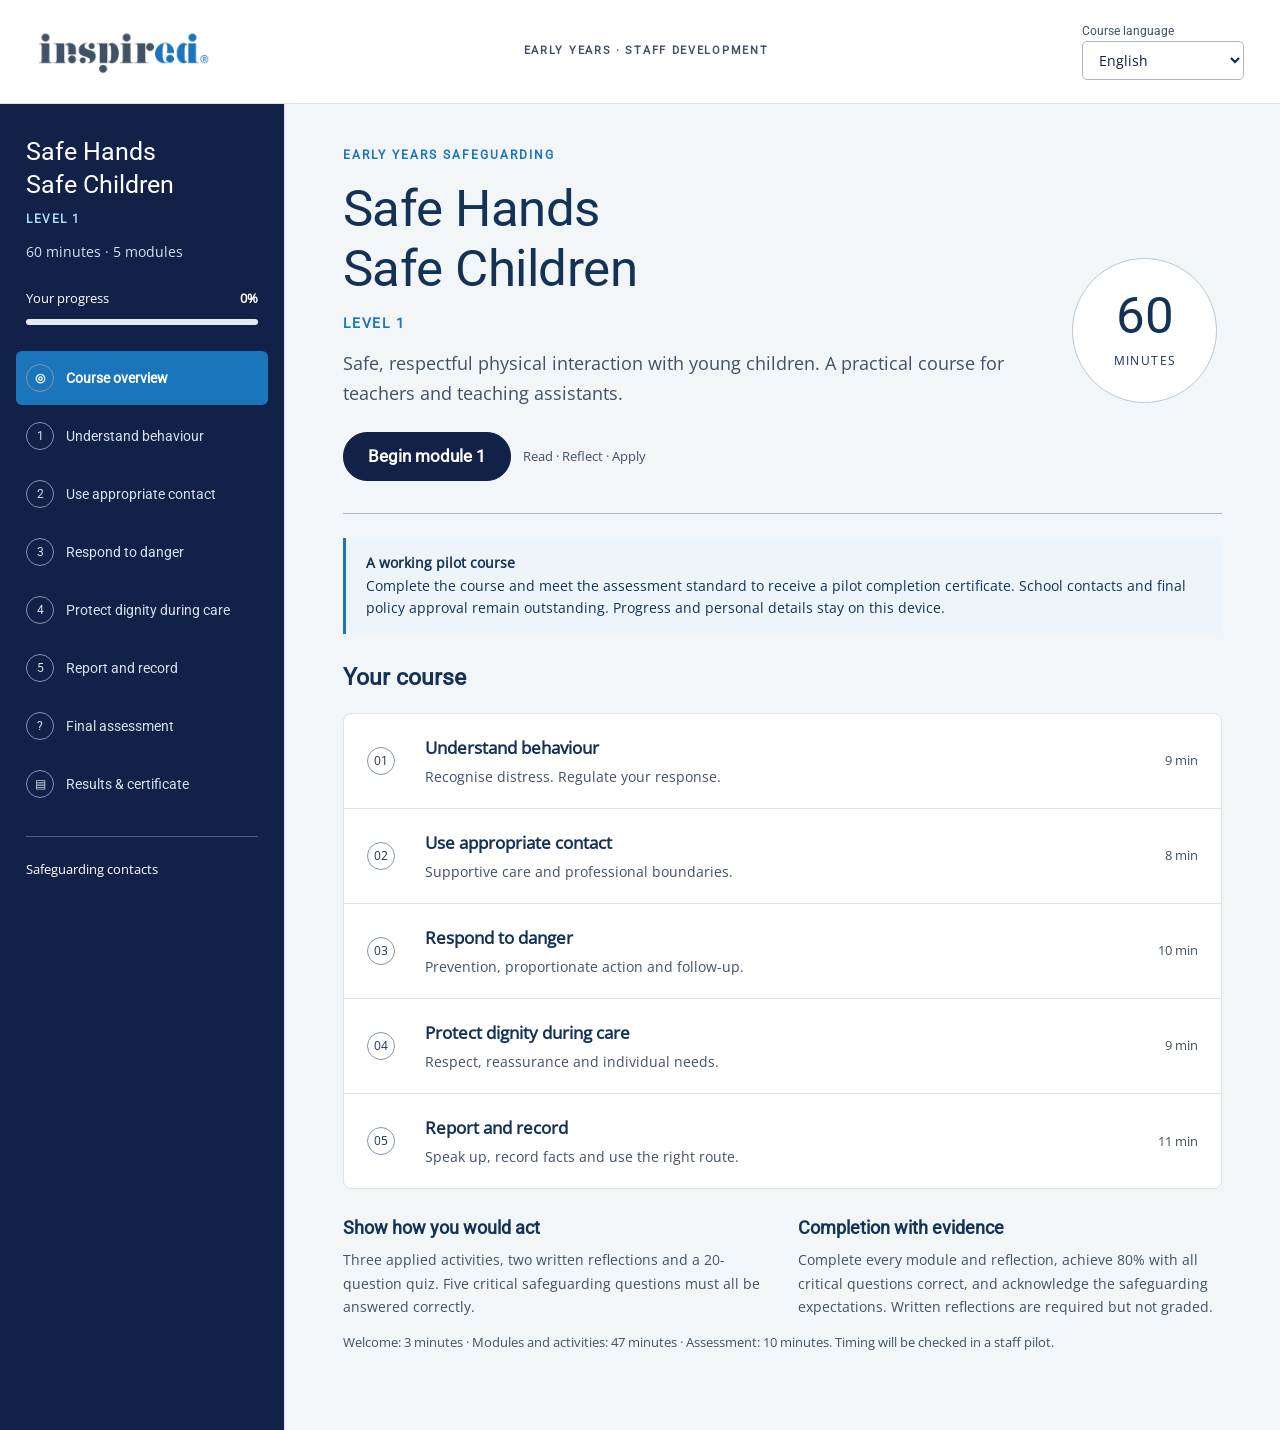
==== commit 34f90411: "Add Kreol Morisien course option with translation review notices" ====
--- a/index.html
+++ b/index.html
@@ -10,6 +10,7 @@
 <link rel="stylesheet" href="style.css">
 <script src="course-data.js" defer></script>
 <script src="course-data-fr.js" defer></script>
+<script src="course-data-mfe.js" defer></script>
 <script src="i18n.js" defer></script>
 <script src="vendor/pdf-lib.min.js" defer></script>
 <script src="certificate.js" defer></script>
@@ -20,7 +21,7 @@
 <header>
 <a class="brand" href="#home" aria-label="Inspired Education"><img src="assets/brand/inspired-logo-colour.png" alt="Inspired Education" width="193" height="71"></a>
 <div class="header-title" data-i18n="headerTitle">EARLY YEARS · STAFF DEVELOPMENT</div>
-<div class="language-control"><label for="language" data-i18n="language">Course language</label><select id="language"><option value="en" lang="en">English</option><option value="fr" lang="fr">Français</option></select></div>
+<div class="language-control"><label for="language" data-i18n="language">Course language</label><select id="language"><option value="en" lang="en">English</option><option value="fr" lang="fr">Français</option><option value="mfe" lang="mfe">Kreol Morisien</option></select></div>
 </header>
 <div class="layout">
 <aside>
--- a/style.css
+++ b/style.css
@@ -40,3 +40,8 @@
 @media(max-width:360px){header{padding:12px}.brand img{width:123px}.language-control select{min-width:106px}main{padding:25px 15px}.paper,.activity{padding:20px 16px}.hero h1{font-size:30px}}
 
 .course-level{display:block;font:700 14px/1.4 Roboto,sans-serif;letter-spacing:1.5px;text-transform:uppercase;margin-top:14px;color:#1b75bb}.course-name .course-level{color:#a9d7f5;font-size:12px;margin-top:10px}
+
+/* Keep the unreviewed translation status visible, including on printed summaries. */
+.translation-review{margin-top:0;background:#fff7e8;border-color:#9a6a19;color:#614611}
+@media print{.translation-review.notice{display:block!important;background:white;color:#143256;border:1px solid #415165;padding:10px;break-inside:avoid}}
+@media(max-width:360px){.language-control{min-width:0;flex-shrink:1}.language-control select{max-width:100%;min-width:0}.language-control label{max-width:145px;line-height:1.4}}
